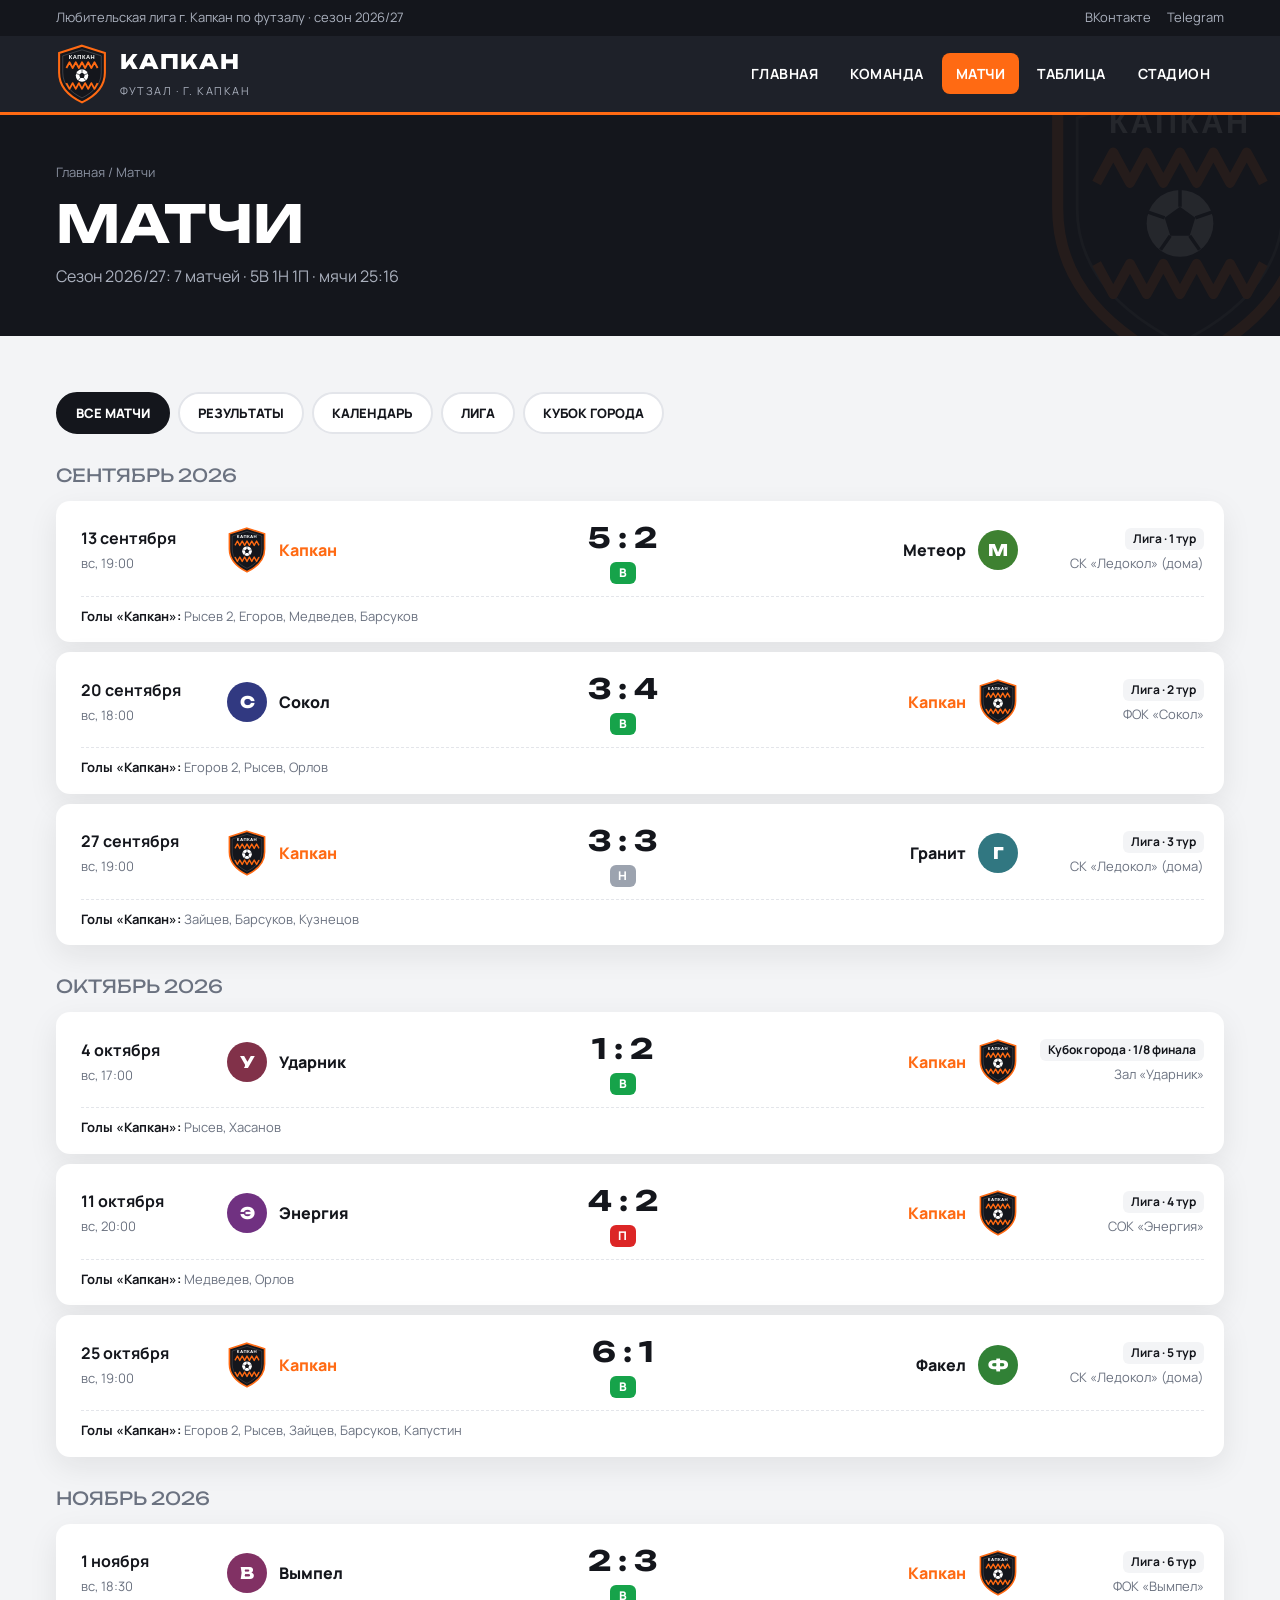
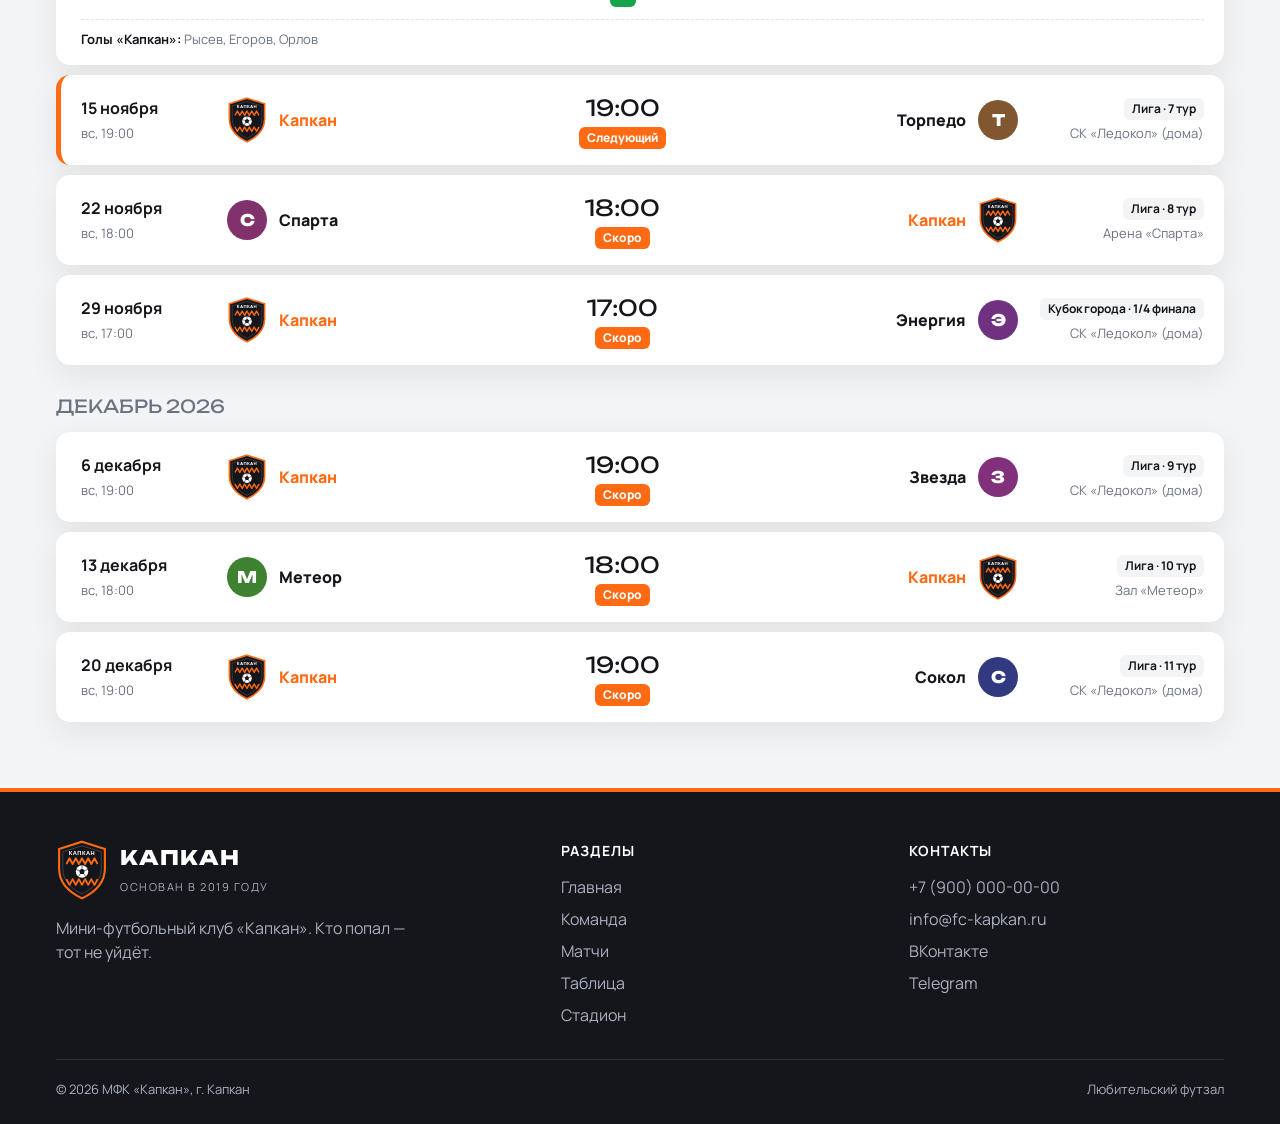
==== matches.html @ 96d7c493 "Сайт МФК «Капкан»: главная, заявка, матчи, таблица, стадион Co-Authored-By: Claude Opus 5.5 <noreply" ====
<!doctype html>
<html lang="ru">
<head>
  <meta charset="utf-8">
  <meta name="viewport" content="width=device-width, initial-scale=1">
  <title>Матчи — МФК «Капкан»</title>
  <meta name="description" content="Календарь и результаты матчей МФК «Капкан».">
  <link rel="icon" href="assets/img/emblem.svg" type="image/svg+xml">
  <link rel="preconnect" href="https://fonts.googleapis.com">
  <link rel="preconnect" href="https://fonts.gstatic.com" crossorigin>
  <link href="https://fonts.googleapis.com/css2?family=Manrope:wght@400;600;700;800&family=Unbounded:wght@600;800&display=swap" rel="stylesheet">
  <link rel="stylesheet" href="assets/css/style.css">
</head>
<body data-page="matches">
<div id="site-header"></div>
<main>
  <section class="page-head"><div class="container">
    <div class="crumbs"><a href="index.html">Главная</a> / Матчи</div>
    <h1>Матчи</h1>
    <p id="season-summary"></p>
  </div></section>

  <section class="section"><div class="container">
    <div class="tabs" id="tabs"></div>
    <div id="match-list"></div>
  </div></section>
</main>
<div id="site-footer"></div>
<script src="assets/js/data.js"></script>
<script src="assets/js/app.js"></script>
</body>
</html>
---- assets/css/style.css ----
/* =================================================================
   ЦВЕТА КЛУБА — меняйте здесь, чтобы подогнать под эмблему.
   ================================================================= */
:root {
  --c-primary: #ff6a13;        /* основной цвет эмблемы (акцент) */
  --c-primary-dark: #d9520a;
  --c-dark: #14161c;           /* тёмный цвет эмблемы */
  --c-dark-2: #1e2129;
  --c-dark-3: #2a2e38;
  --c-light: #ffffff;
  --c-bg: #f3f4f6;
  --c-text: #14161c;
  --c-muted: #6b7280;
  --c-line: #e3e5ea;
  --c-win: #16a34a;
  --c-draw: #9ca3af;
  --c-loss: #dc2626;
  --c-gold: #e8b931;

  --radius: 14px;
  --shadow: 0 10px 30px rgba(20, 22, 28, .08);
  --container: 1200px;
  --font: "Manrope", system-ui, -apple-system, "Segoe UI", Roboto, Arial, sans-serif;
  --font-display: "Unbounded", "Manrope", system-ui, sans-serif;
}

*, *::before, *::after { box-sizing: border-box; }
html { scroll-behavior: smooth; }
body {
  margin: 0;
  font-family: var(--font);
  color: var(--c-text);
  background: var(--c-bg);
  line-height: 1.5;
  -webkit-font-smoothing: antialiased;
}
img { max-width: 100%; display: block; }
a { color: inherit; text-decoration: none; }
h1, h2, h3 { font-family: var(--font-display); line-height: 1.15; margin: 0; }
.container { max-width: var(--container); margin: 0 auto; padding: 0 16px; }

/* ---------- Шапка ---------- */
.topbar { background: var(--c-dark); color: #aab0bd; font-size: 13px; }
.topbar .container { display: flex; justify-content: space-between; gap: 16px; padding-top: 8px; padding-bottom: 8px; }
.topbar a:hover { color: var(--c-primary); }
.topbar__links { display: flex; gap: 16px; }

.header {
  position: sticky; top: 0; z-index: 50;
  background: var(--c-dark-2);
  border-bottom: 3px solid var(--c-primary);
}
.header .container { display: flex; align-items: center; gap: 24px; height: 76px; }
.logo { display: flex; align-items: center; gap: 12px; color: var(--c-light); flex-shrink: 0; }
.logo img { width: 52px; height: 60px; object-fit: contain; }
.logo__name { font-family: var(--font-display); font-weight: 800; font-size: 20px; letter-spacing: 1px; text-transform: uppercase; }
.logo__sub { font-size: 11px; color: #aab0bd; text-transform: uppercase; letter-spacing: 1.5px; }

.nav { display: flex; gap: 4px; margin-left: auto; }
.nav a {
  color: var(--c-light); font-weight: 700; font-size: 14px; text-transform: uppercase; letter-spacing: .5px;
  padding: 10px 14px; border-radius: 8px; transition: background .2s, color .2s;
}
.nav a:hover { background: var(--c-dark-3); }
.nav a.active { background: var(--c-primary); color: var(--c-light); }
.burger { display: none; margin-left: auto; background: none; border: 0; color: var(--c-light); cursor: pointer; padding: 8px; }
.burger span { display: block; width: 26px; height: 3px; background: currentColor; margin: 5px 0; border-radius: 2px; }

/* ---------- Hero / главный экран ---------- */
.hero {
  position: relative; overflow: hidden; color: var(--c-light);
  background:
    radial-gradient(circle at 85% 20%, rgba(255,106,19,.35), transparent 45%),
    linear-gradient(135deg, var(--c-dark) 0%, var(--c-dark-2) 60%, var(--c-dark-3) 100%);
}
.hero::after { /* «зубья капкана» */
  content: ""; position: absolute; left: 0; right: 0; bottom: 0; height: 22px;
  background: linear-gradient(135deg, var(--c-primary) 25%, transparent 25%) -11px 0 / 22px 22px,
              linear-gradient(225deg, var(--c-primary) 25%, transparent 25%) -11px 0 / 22px 22px;
  opacity: .9;
}
.hero .container { display: grid; grid-template-columns: 1.1fr 1fr; gap: 40px; align-items: center; padding-top: 56px; padding-bottom: 76px; }
.hero__kicker { color: var(--c-primary); font-weight: 800; text-transform: uppercase; letter-spacing: 2px; font-size: 13px; }
.hero h1 { font-size: clamp(36px, 6vw, 68px); text-transform: uppercase; margin: 12px 0 16px; }
.hero h1 span { color: var(--c-primary); }
.hero p { color: #c5cad4; font-size: 18px; max-width: 520px; margin: 0 0 28px; }
.hero__emblem { width: min(320px, 70%); margin: 0 auto; filter: drop-shadow(0 20px 40px rgba(0,0,0,.5)); }

.btn {
  display: inline-flex; align-items: center; gap: 8px; cursor: pointer;
  padding: 14px 24px; border-radius: 10px; border: 2px solid var(--c-primary);
  background: var(--c-primary); color: var(--c-light); font-weight: 800; font-size: 14px;
  text-transform: uppercase; letter-spacing: .5px; transition: transform .15s, background .2s;
}
.btn:hover { background: var(--c-primary-dark); border-color: var(--c-primary-dark); transform: translateY(-2px); }
.btn--ghost { background: transparent; color: var(--c-light); border-color: rgba(255,255,255,.35); }
.btn--ghost:hover { background: rgba(255,255,255,.08); border-color: var(--c-light); }
.btn--dark { background: var(--c-dark); border-color: var(--c-dark); }
.btn-row { display: flex; gap: 12px; flex-wrap: wrap; }

/* ---------- Заголовок страницы ---------- */
.page-head { background: var(--c-dark); color: var(--c-light); position: relative; overflow: hidden; }
.page-head::before {
  content: ""; position: absolute; right: -60px; top: -60px; width: 320px; height: 320px;
  background: url("../img/emblem.svg") center / contain no-repeat; opacity: .07;
}
.page-head .container { padding-top: 48px; padding-bottom: 48px; position: relative; }
.page-head h1 { font-size: clamp(30px, 5vw, 52px); text-transform: uppercase; }
.page-head p { color: #aab0bd; margin: 10px 0 0; }
.crumbs { font-size: 13px; color: #8a91a0; margin-bottom: 12px; }
.crumbs a:hover { color: var(--c-primary); }

/* ---------- Секции ---------- */
.section { padding: 56px 0; }
.section--dark { background: var(--c-dark); color: var(--c-light); }
.section__head { display: flex; justify-content: space-between; align-items: end; gap: 16px; margin-bottom: 28px; flex-wrap: wrap; }
.section__title { font-size: clamp(24px, 3.5vw, 34px); text-transform: uppercase; position: relative; padding-left: 18px; }
.section__title::before { content: ""; position: absolute; left: 0; top: 4px; bottom: 4px; width: 6px; background: var(--c-primary); border-radius: 3px; }
.more { color: var(--c-primary); font-weight: 800; text-transform: uppercase; font-size: 13px; letter-spacing: .5px; }
.more:hover { text-decoration: underline; }

.card { background: var(--c-light); border-radius: var(--radius); box-shadow: var(--shadow); }

/* ---------- Следующий матч ---------- */
.next-match {
  background: var(--c-light); color: var(--c-text); border-radius: var(--radius); box-shadow: 0 20px 50px rgba(0,0,0,.35);
  padding: 24px; position: relative; overflow: hidden;
}
.next-match__label { font-size: 12px; font-weight: 800; color: var(--c-primary); text-transform: uppercase; letter-spacing: 1.5px; }
.next-match__meta { color: var(--c-muted); font-size: 14px; margin-top: 4px; }
.versus { display: grid; grid-template-columns: 1fr auto 1fr; gap: 12px; align-items: center; margin: 20px 0; text-align: center; }
.team-badge { display: flex; flex-direction: column; align-items: center; gap: 8px; font-weight: 800; font-size: 15px; }
.team-badge img, .team-badge .crest { width: 64px; height: 64px; }
.versus__mid { font-family: var(--font-display); font-weight: 800; font-size: 28px; color: var(--c-muted); }
.crest {
  display: grid; place-items: center; border-radius: 50%; color: var(--c-light);
  font-family: var(--font-display); font-weight: 800; font-size: 22px; flex-shrink: 0;
}
.countdown { display: grid; grid-template-columns: repeat(4, 1fr); gap: 8px; }
.countdown div { background: var(--c-dark); color: var(--c-light); border-radius: 10px; padding: 10px 4px; text-align: center; }
.countdown b { display: block; font-family: var(--font-display); font-size: 24px; }
.countdown small { font-size: 11px; color: #aab0bd; text-transform: uppercase; letter-spacing: 1px; }

/* ---------- Лента матчей ---------- */
.match-strip { display: grid; grid-auto-flow: column; grid-auto-columns: minmax(250px, 1fr); gap: 16px; overflow-x: auto; padding-bottom: 8px; scroll-snap-type: x mandatory; }
.match-strip::-webkit-scrollbar { height: 6px; }
.match-strip::-webkit-scrollbar-thumb { background: var(--c-dark-3); border-radius: 3px; }
.mcard { background: var(--c-dark-2); color: var(--c-light); border-radius: var(--radius); padding: 18px; scroll-snap-align: start; border: 1px solid var(--c-dark-3); }
.section:not(.section--dark) .mcard { background: var(--c-light); color: var(--c-text); border-color: var(--c-line); box-shadow: var(--shadow); }
.mcard__top { display: flex; justify-content: space-between; font-size: 12px; color: #8a91a0; text-transform: uppercase; letter-spacing: .5px; }
.mcard__teams { margin: 14px 0 10px; display: grid; gap: 8px; }
.mcard__row { display: flex; align-items: center; gap: 10px; font-weight: 700; }
.mcard__row .crest { width: 30px; height: 30px; font-size: 13px; }
.mcard__row b { margin-left: auto; font-family: var(--font-display); font-size: 20px; }
.mcard__row.self { color: var(--c-primary); }
.mcard__bottom { font-size: 13px; color: #8a91a0; display: flex; justify-content: space-between; align-items: center; }

.result { display: inline-block; min-width: 26px; text-align: center; padding: 2px 8px; border-radius: 6px; font-weight: 800; font-size: 12px; color: #fff; }
.result--W { background: var(--c-win); }
.result--D { background: var(--c-draw); }
.result--L { background: var(--c-loss); }
.result--N { background: var(--c-primary); }

/* ---------- Матчи (страница) ---------- */
.tabs { display: flex; gap: 8px; flex-wrap: wrap; margin-bottom: 24px; }
.tab {
  border: 2px solid var(--c-line); background: var(--c-light); color: var(--c-text);
  padding: 10px 18px; border-radius: 999px; font-weight: 800; font-size: 13px; text-transform: uppercase; cursor: pointer; font-family: inherit;
}
.tab:hover { border-color: var(--c-primary); }
.tab.active { background: var(--c-dark); border-color: var(--c-dark); color: var(--c-light); }

.month-title { font-family: var(--font-display); text-transform: uppercase; font-size: 18px; margin: 28px 0 12px; color: var(--c-muted); }
.match-row {
  display: grid; grid-template-columns: 130px 1fr 150px 1fr 170px; align-items: center; gap: 16px;
  background: var(--c-light); border-radius: var(--radius); padding: 16px 20px; margin-bottom: 10px; box-shadow: var(--shadow);
  border-left: 5px solid transparent;
}
.match-row.is-next { border-left-color: var(--c-primary); }
.match-row__date b { display: block; font-size: 16px; }
.match-row__date span { color: var(--c-muted); font-size: 13px; }
.match-row__team { display: flex; align-items: center; gap: 12px; font-weight: 800; }
.match-row__team.right { justify-content: flex-end; text-align: right; }
.match-row__team .crest { width: 40px; height: 40px; font-size: 16px; }
.match-row__team img { width: 36px; height: 42px; }
.match-row__team.self { color: var(--c-primary); }
.match-row__score { text-align: center; }
.match-row__score b { font-family: var(--font-display); font-size: 28px; display: block; }
.match-row__score .time { font-family: var(--font-display); font-size: 22px; }
.match-row__info { text-align: right; font-size: 13px; color: var(--c-muted); }
.match-row__info .tag { display: inline-block; background: var(--c-bg); color: var(--c-text); padding: 2px 8px; border-radius: 6px; font-weight: 700; font-size: 12px; margin-bottom: 4px; }
.match-row__scorers { grid-column: 1 / -1; font-size: 13px; color: var(--c-muted); border-top: 1px dashed var(--c-line); padding-top: 10px; margin-top: -4px; }
.match-row__scorers b { color: var(--c-text); }

/* ---------- Таблица ---------- */
.table-wrap { overflow-x: auto; }
.standings { width: 100%; border-collapse: collapse; background: var(--c-light); font-size: 15px; }
.standings th {
  background: var(--c-dark); color: var(--c-light); font-size: 12px; text-transform: uppercase; letter-spacing: .5px;
  padding: 14px 10px; text-align: center; white-space: nowrap;
}
.standings th:nth-child(2) { text-align: left; }
.standings td { padding: 12px 10px; text-align: center; border-bottom: 1px solid var(--c-line); white-space: nowrap; }
.standings td.team { text-align: left; font-weight: 700; }
.standings td.team div { display: flex; align-items: center; gap: 10px; }
.standings td.team .crest { width: 28px; height: 28px; font-size: 12px; }
.standings td.team img { width: 26px; height: 30px; }
.standings td.pts { font-family: var(--font-display); font-weight: 800; }
.standings td.pos { font-weight: 800; position: relative; }
.standings td.pos::before { content: ""; position: absolute; left: 0; top: 6px; bottom: 6px; width: 4px; border-radius: 2px; background: var(--zone, transparent); }
.standings tr.self td { background: rgba(255,106,19,.10); }
.standings tr.self td.team { color: var(--c-primary-dark); }
.standings tbody tr:hover td { background: #fafafb; }
.standings tbody tr.self:hover td { background: rgba(255,106,19,.16); }
.form { display: inline-flex; gap: 3px; }
.form span { width: 20px; height: 20px; border-radius: 50%; display: grid; place-items: center; color: #fff; font-size: 10px; font-weight: 800; }
.legend { display: flex; gap: 20px; flex-wrap: wrap; margin-top: 16px; font-size: 13px; color: var(--c-muted); }
.legend i { display: inline-block; width: 12px; height: 12px; border-radius: 3px; margin-right: 6px; vertical-align: -1px; }
.standings--mini { font-size: 14px; }
.standings--mini td, .standings--mini th { padding: 10px 8px; }

/* ---------- Заявка ---------- */
.squad-group { margin-bottom: 40px; }
.squad-group h2 { font-size: 22px; text-transform: uppercase; margin-bottom: 18px; display: flex; align-items: center; gap: 12px; }
.squad-group h2 small { font-family: var(--font); font-size: 14px; color: var(--c-muted); font-weight: 700; }
.players { display: grid; grid-template-columns: repeat(auto-fill, minmax(220px, 1fr)); gap: 18px; }
.player {
  position: relative; border-radius: var(--radius); overflow: hidden; cursor: pointer; text-align: left;
  background: linear-gradient(160deg, var(--c-dark-3), var(--c-dark)); color: var(--c-light);
  aspect-ratio: 3 / 4; display: flex; flex-direction: column; justify-content: flex-end; border: 0; padding: 0; font-family: inherit;
  transition: transform .2s, box-shadow .2s;
}
.player:hover { transform: translateY(-6px); box-shadow: 0 20px 40px rgba(20,22,28,.3); }
.player__num {
  position: absolute; top: 10px; left: 16px; font-family: var(--font-display); font-weight: 800; font-size: 72px;
  color: var(--c-primary); line-height: 1; opacity: .95;
}
.player__photo { position: absolute; inset: 0; display: grid; place-items: end center; }
.player__photo img { width: 100%; height: 100%; object-fit: cover; }
.player__photo svg { width: 78%; opacity: .22; }
.player__info { position: relative; padding: 16px; background: linear-gradient(transparent, rgba(0,0,0,.85) 40%); }
.player__name { font-family: var(--font-display); font-size: 17px; font-weight: 700; text-transform: uppercase; }
.player__pos { font-size: 12px; color: #c5cad4; text-transform: uppercase; letter-spacing: 1px; }
.cap { position: absolute; top: 14px; right: 14px; background: var(--c-primary); color: #fff; font-weight: 800; width: 30px; height: 30px; border-radius: 50%; display: grid; place-items: center; font-size: 14px; }

.staff { display: grid; grid-template-columns: repeat(auto-fill, minmax(240px, 1fr)); gap: 16px; }
.staff .card { padding: 20px; border-top: 4px solid var(--c-primary); }
.staff b { display: block; font-size: 17px; }
.staff span { color: var(--c-muted); font-size: 14px; }

.stats-table { width: 100%; border-collapse: collapse; background: var(--c-light); font-size: 14px; }
.stats-table th { background: var(--c-dark); color: #fff; padding: 12px 10px; font-size: 12px; text-transform: uppercase; cursor: pointer; user-select: none; white-space: nowrap; }
.stats-table th:hover { color: var(--c-primary); }
.stats-table td { padding: 10px; border-bottom: 1px solid var(--c-line); text-align: center; white-space: nowrap; }
.stats-table td:nth-child(2) { text-align: left; font-weight: 700; }

/* Модальное окно игрока */
.modal { position: fixed; inset: 0; z-index: 100; background: rgba(10,11,14,.75); display: none; align-items: center; justify-content: center; padding: 16px; }
.modal.open { display: flex; }
.modal__box { background: var(--c-light); border-radius: var(--radius); max-width: 720px; width: 100%; overflow: hidden; display: grid; grid-template-columns: 260px 1fr; max-height: 90vh; overflow-y: auto; position: relative; }
.modal__side { background: linear-gradient(160deg, var(--c-dark-3), var(--c-dark)); color: #fff; padding: 24px; position: relative; min-height: 280px; display: flex; flex-direction: column; justify-content: flex-end; }
.modal__side .player__num { font-size: 110px; }
.modal__body { padding: 28px; }
.modal__body h3 { font-size: 26px; text-transform: uppercase; }
.modal__close { position: absolute; top: 10px; right: 12px; background: none; border: 0; font-size: 32px; cursor: pointer; color: var(--c-muted); line-height: 1; z-index: 2; }
.facts { display: grid; grid-template-columns: 1fr 1fr; gap: 12px; margin: 20px 0; }
.facts div { background: var(--c-bg); border-radius: 10px; padding: 12px; }
.facts small { display: block; color: var(--c-muted); font-size: 12px; text-transform: uppercase; }
.facts b { font-size: 16px; }
.bigstats { display: grid; grid-template-columns: repeat(4, 1fr); gap: 8px; }
.bigstats div { text-align: center; background: var(--c-dark); color: #fff; border-radius: 10px; padding: 12px 4px; }
.bigstats b { display: block; font-family: var(--font-display); font-size: 26px; color: var(--c-primary); }
.bigstats small { font-size: 11px; text-transform: uppercase; color: #aab0bd; }

/* ---------- Стадион ---------- */
.stadium-hero { display: grid; grid-template-columns: 1.2fr 1fr; gap: 32px; align-items: center; }
.court { background: #c98a4b; border-radius: var(--radius); padding: 14px; box-shadow: var(--shadow); }
.court svg { width: 100%; height: auto; display: block; }
.stadium-facts { display: grid; grid-template-columns: repeat(2, 1fr); gap: 14px; margin: 24px 0; }
.stadium-facts .card { padding: 18px; }
.stadium-facts small { color: var(--c-muted); font-size: 12px; text-transform: uppercase; letter-spacing: .5px; }
.stadium-facts b { display: block; font-family: var(--font-display); font-size: 22px; margin-top: 4px; }
.features { display: grid; grid-template-columns: repeat(auto-fill, minmax(220px, 1fr)); gap: 12px; }
.features li { list-style: none; background: var(--c-light); padding: 14px 16px; border-radius: 10px; font-weight: 700; display: flex; gap: 10px; align-items: center; box-shadow: var(--shadow); }
.features li::before { content: ""; width: 10px; height: 10px; background: var(--c-primary); transform: rotate(45deg); flex-shrink: 0; }
.features { padding: 0; margin: 0; }
.transport { display: grid; gap: 12px; }
.transport .card { padding: 16px 20px; display: flex; gap: 16px; align-items: center; }
.transport .tag { background: var(--c-dark); color: #fff; padding: 6px 12px; border-radius: 8px; font-weight: 800; font-size: 12px; text-transform: uppercase; min-width: 110px; text-align: center; }

/* ---------- Главная: сетка ---------- */
.home-grid { display: grid; grid-template-columns: 1.4fr 1fr; gap: 28px; }
.news { display: grid; gap: 16px; }
.news article { padding: 20px 22px; border-left: 5px solid var(--c-primary); }
.news time { font-size: 12px; color: var(--c-muted); font-weight: 700; text-transform: uppercase; }
.news h3 { font-family: var(--font); font-size: 18px; margin: 6px 0; font-weight: 800; }
.news p { margin: 0; color: var(--c-muted); }

.squad-slider { display: grid; grid-auto-flow: column; grid-auto-columns: 200px; gap: 16px; overflow-x: auto; padding-bottom: 8px; scroll-snap-type: x mandatory; }
.squad-slider .player { scroll-snap-align: start; }

.leaders { display: grid; grid-template-columns: repeat(3, 1fr); gap: 16px; }
.leader { background: var(--c-dark-2); border-radius: var(--radius); padding: 20px; display: flex; gap: 16px; align-items: center; border: 1px solid var(--c-dark-3); }
.leader__val { font-family: var(--font-display); font-size: 44px; color: var(--c-primary); font-weight: 800; line-height: 1; }
.leader small { color: #8a91a0; text-transform: uppercase; font-size: 12px; letter-spacing: 1px; }
.leader b { display: block; font-size: 17px; }

/* ---------- Подвал ---------- */
.footer { background: var(--c-dark); color: #aab0bd; padding: 48px 0 24px; border-top: 4px solid var(--c-primary); }
.footer__grid { display: grid; grid-template-columns: 1.5fr 1fr 1fr; gap: 32px; }
.footer h4 { color: #fff; text-transform: uppercase; font-size: 14px; letter-spacing: 1px; margin: 0 0 14px; }
.footer ul { list-style: none; margin: 0; padding: 0; display: grid; gap: 8px; }
.footer a:hover { color: var(--c-primary); }
.footer__bottom { border-top: 1px solid var(--c-dark-3); margin-top: 32px; padding-top: 20px; font-size: 13px; display: flex; justify-content: space-between; gap: 12px; flex-wrap: wrap; }

.muted { color: var(--c-muted); }
.empty { padding: 32px; text-align: center; color: var(--c-muted); }

/* ---------- Адаптив ---------- */
@media (max-width: 960px) {
  .hero .container, .home-grid, .stadium-hero { grid-template-columns: 1fr; }
  .hero__emblem { width: 180px; order: -1; }
  .leaders { grid-template-columns: 1fr; }
  .footer__grid { grid-template-columns: 1fr; }
  .match-row { grid-template-columns: 1fr auto 1fr; }
  .match-row__date, .match-row__info { grid-column: 1 / -1; text-align: left; display: flex; gap: 10px; align-items: center; flex-wrap: wrap; }
  .match-row__date b { display: inline; }
  .match-row__info { order: 10; }
  .match-row__info .tag { margin: 0; }
}
@media (max-width: 860px) {
  .burger { display: block; }
  .nav {
    position: absolute; top: 100%; left: 0; right: 0; flex-direction: column; gap: 0;
    background: var(--c-dark-2); padding: 8px 16px 16px; border-bottom: 3px solid var(--c-primary);
    display: none;
  }
  .nav.open { display: flex; }
  .nav a { padding: 14px; }
  .topbar__links { display: none; }
}
@media (max-width: 600px) {
  .modal__box { grid-template-columns: 1fr; }
  .modal__side { min-height: 180px; }
  .bigstats { grid-template-columns: repeat(2, 1fr); }
  .match-row { padding: 14px; gap: 10px; }
  .match-row__team { flex-direction: column; text-align: center; gap: 6px; font-size: 14px; }
  .match-row__team.right { flex-direction: column-reverse; text-align: center; }
  .stadium-facts { grid-template-columns: 1fr 1fr; }
  .players { grid-template-columns: repeat(2, 1fr); gap: 12px; }
  .player__num { font-size: 52px; }
  .player__name { font-size: 14px; }
  .standings th.hide-sm, .standings td.hide-sm { display: none; }
}
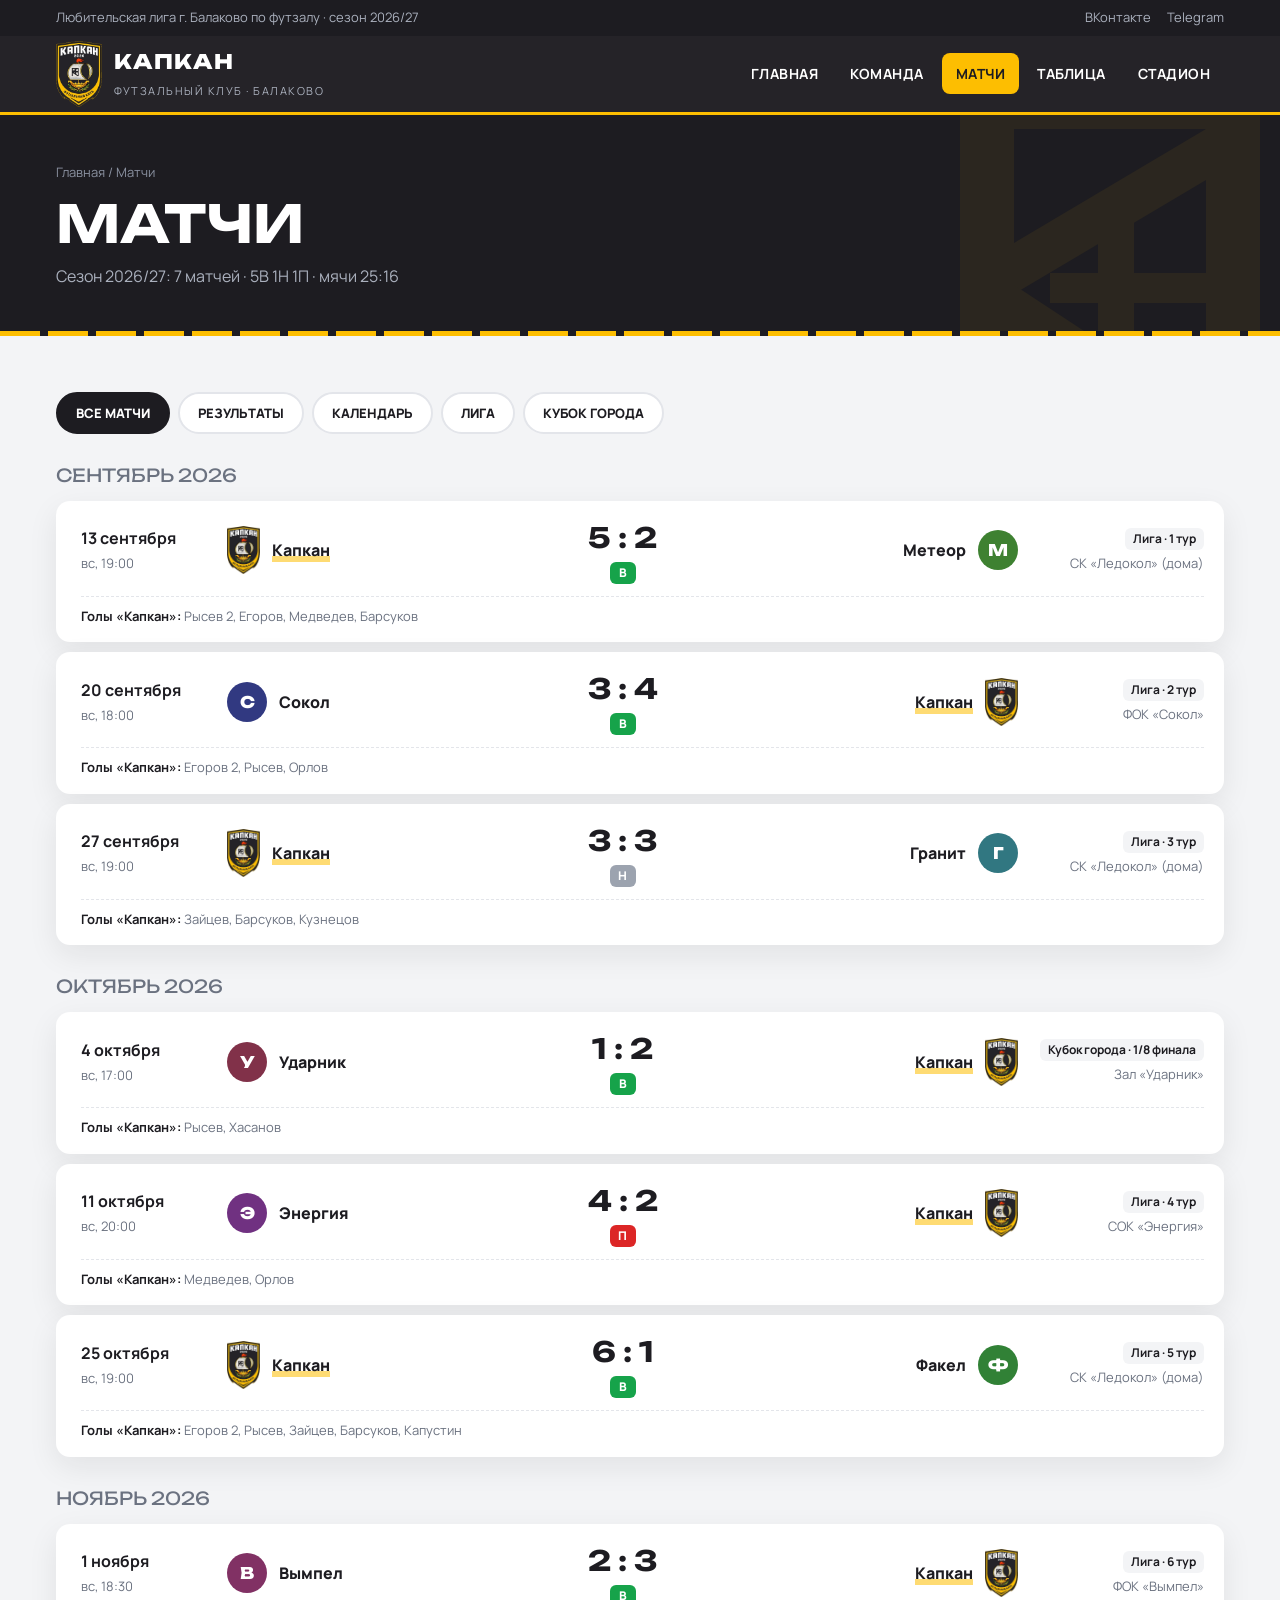
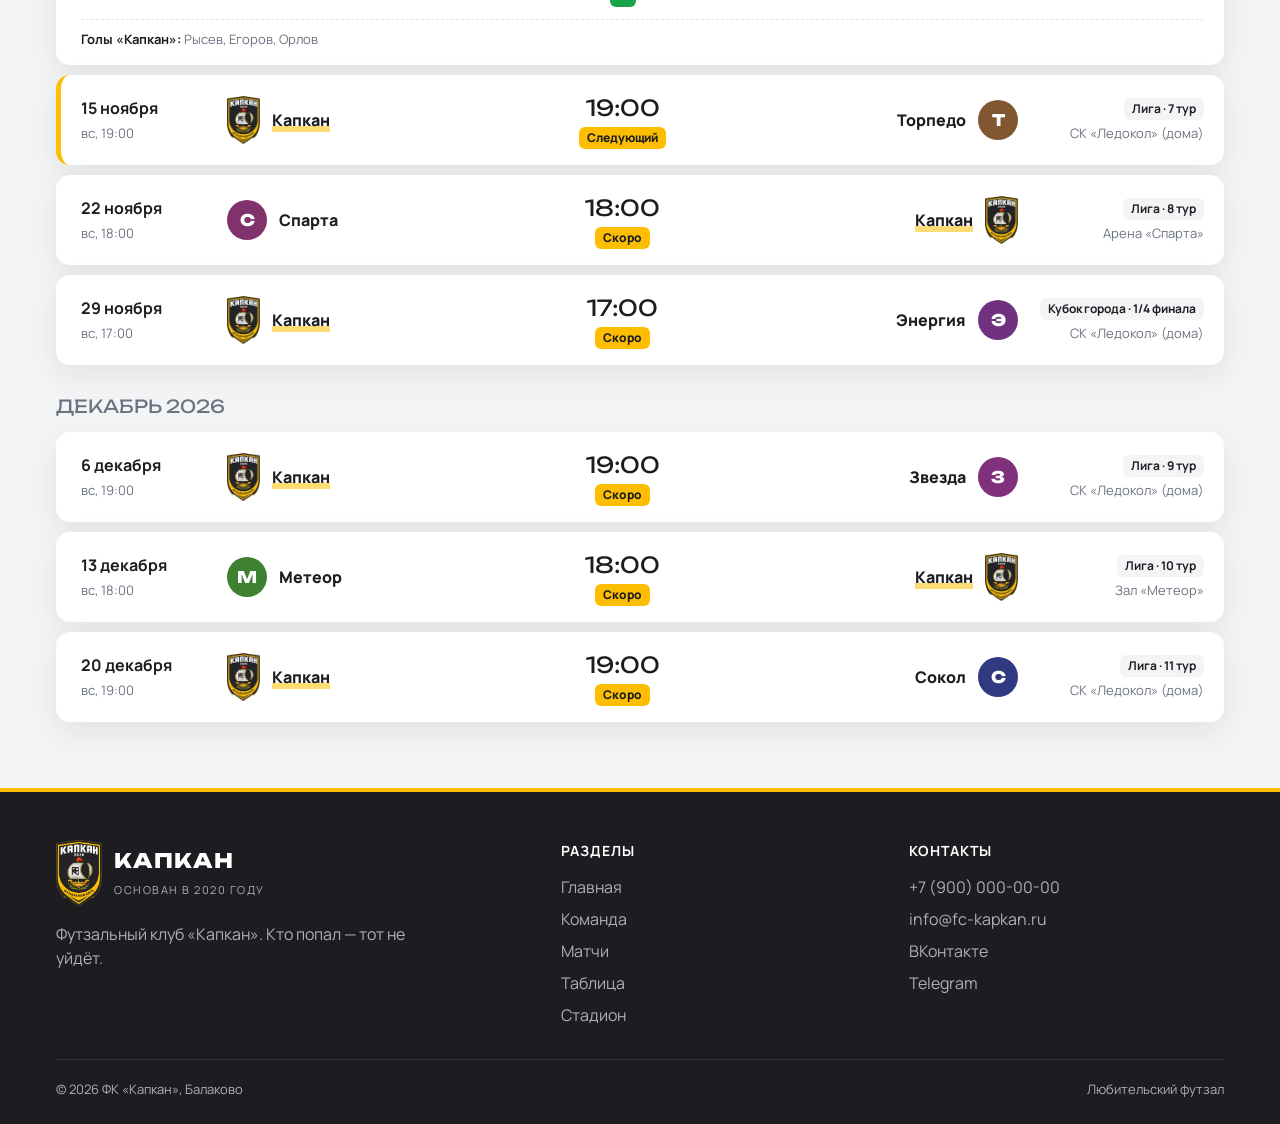
==== commit d9b77ee1: "Новая эмблема клуба и жёлто-чёрная палитра - эмблема из присланного макета (PNG с прозрачным фоном) " ====
--- a/matches.html
+++ b/matches.html
@@ -3,9 +3,9 @@
 <head>
   <meta charset="utf-8">
   <meta name="viewport" content="width=device-width, initial-scale=1">
-  <title>Матчи — МФК «Капкан»</title>
-  <meta name="description" content="Календарь и результаты матчей МФК «Капкан».">
-  <link rel="icon" href="assets/img/emblem.svg" type="image/svg+xml">
+  <title>Матчи — ФК «Капкан»</title>
+  <meta name="description" content="Календарь и результаты матчей ФК «Капкан».">
+  <link rel="icon" href="assets/img/emblem.png" type="image/png">
   <link rel="preconnect" href="https://fonts.googleapis.com">
   <link rel="preconnect" href="https://fonts.gstatic.com" crossorigin>
   <link href="https://fonts.googleapis.com/css2?family=Manrope:wght@400;600;700;800&family=Unbounded:wght@600;800&display=swap" rel="stylesheet">
--- a/assets/css/style.css
+++ b/assets/css/style.css
@@ -2,14 +2,17 @@
    ЦВЕТА КЛУБА — меняйте здесь, чтобы подогнать под эмблему.
    ================================================================= */
 :root {
-  --c-primary: #ff6a13;        /* основной цвет эмблемы (акцент) */
-  --c-primary-dark: #d9520a;
-  --c-dark: #14161c;           /* тёмный цвет эмблемы */
-  --c-dark-2: #1e2129;
-  --c-dark-3: #2a2e38;
+  --c-primary: #fdbe01;        /* жёлтый с эмблемы (акцент) */
+  --c-on-primary: #1d1c21;     /* текст на жёлтом */
+  --c-primary-ink: #9a6b00;    /* «жёлтый» текст на белом фоне (читаемый) */
+  --c-flag: #f0462b;           /* красный флажок с эмблемы */
+  --c-primary-dark: #e9a800;
+  --c-dark: #1d1c21;           /* чёрный с эмблемы */
+  --c-dark-2: #252328;
+  --c-dark-3: #33313a;
   --c-light: #ffffff;
   --c-bg: #f3f4f6;
-  --c-text: #14161c;
+  --c-text: #1d1c21;
   --c-muted: #6b7280;
   --c-line: #e3e5ea;
   --c-win: #16a34a;
@@ -62,7 +65,7 @@
   padding: 10px 14px; border-radius: 8px; transition: background .2s, color .2s;
 }
 .nav a:hover { background: var(--c-dark-3); }
-.nav a.active { background: var(--c-primary); color: var(--c-light); }
+.nav a.active { background: var(--c-primary); color: var(--c-on-primary); }
 .burger { display: none; margin-left: auto; background: none; border: 0; color: var(--c-light); cursor: pointer; padding: 8px; }
 .burger span { display: block; width: 26px; height: 3px; background: currentColor; margin: 5px 0; border-radius: 2px; }
 
@@ -70,7 +73,7 @@
 .hero {
   position: relative; overflow: hidden; color: var(--c-light);
   background:
-    radial-gradient(circle at 85% 20%, rgba(255,106,19,.35), transparent 45%),
+    radial-gradient(circle at 85% 20%, rgba(253,190,1,.22), transparent 45%),
     linear-gradient(135deg, var(--c-dark) 0%, var(--c-dark-2) 60%, var(--c-dark-3) 100%);
 }
 .hero::after { /* «зубья капкана» */
@@ -89,7 +92,7 @@
 .btn {
   display: inline-flex; align-items: center; gap: 8px; cursor: pointer;
   padding: 14px 24px; border-radius: 10px; border: 2px solid var(--c-primary);
-  background: var(--c-primary); color: var(--c-light); font-weight: 800; font-size: 14px;
+  background: var(--c-primary); color: var(--c-on-primary); font-weight: 800; font-size: 14px;
   text-transform: uppercase; letter-spacing: .5px; transition: transform .15s, background .2s;
 }
 .btn:hover { background: var(--c-primary-dark); border-color: var(--c-primary-dark); transform: translateY(-2px); }
@@ -102,7 +105,7 @@
 .page-head { background: var(--c-dark); color: var(--c-light); position: relative; overflow: hidden; }
 .page-head::before {
   content: ""; position: absolute; right: -60px; top: -60px; width: 320px; height: 320px;
-  background: url("../img/emblem.svg") center / contain no-repeat; opacity: .07;
+  background: url("../img/emblem.png") center / contain no-repeat; opacity: .07;
 }
 .page-head .container { padding-top: 48px; padding-bottom: 48px; position: relative; }
 .page-head h1 { font-size: clamp(30px, 5vw, 52px); text-transform: uppercase; }
@@ -126,7 +129,7 @@
   background: var(--c-light); color: var(--c-text); border-radius: var(--radius); box-shadow: 0 20px 50px rgba(0,0,0,.35);
   padding: 24px; position: relative; overflow: hidden;
 }
-.next-match__label { font-size: 12px; font-weight: 800; color: var(--c-primary); text-transform: uppercase; letter-spacing: 1.5px; }
+.next-match__label { font-size: 12px; font-weight: 800; color: var(--c-primary-ink); text-transform: uppercase; letter-spacing: 1.5px; }
 .next-match__meta { color: var(--c-muted); font-size: 14px; margin-top: 4px; }
 .versus { display: grid; grid-template-columns: 1fr auto 1fr; gap: 12px; align-items: center; margin: 20px 0; text-align: center; }
 .team-badge { display: flex; flex-direction: column; align-items: center; gap: 8px; font-weight: 800; font-size: 15px; }
@@ -159,7 +162,7 @@
 .result--W { background: var(--c-win); }
 .result--D { background: var(--c-draw); }
 .result--L { background: var(--c-loss); }
-.result--N { background: var(--c-primary); }
+.result--N { background: var(--c-primary); color: var(--c-on-primary); }
 
 /* ---------- Матчи (страница) ---------- */
 .tabs { display: flex; gap: 8px; flex-wrap: wrap; margin-bottom: 24px; }
@@ -183,7 +186,7 @@
 .match-row__team.right { justify-content: flex-end; text-align: right; }
 .match-row__team .crest { width: 40px; height: 40px; font-size: 16px; }
 .match-row__team img { width: 36px; height: 42px; }
-.match-row__team.self { color: var(--c-primary); }
+.match-row__team.self { color: var(--c-text); }
 .match-row__score { text-align: center; }
 .match-row__score b { font-family: var(--font-display); font-size: 28px; display: block; }
 .match-row__score .time { font-family: var(--font-display); font-size: 22px; }
@@ -208,10 +211,10 @@
 .standings td.pts { font-family: var(--font-display); font-weight: 800; }
 .standings td.pos { font-weight: 800; position: relative; }
 .standings td.pos::before { content: ""; position: absolute; left: 0; top: 6px; bottom: 6px; width: 4px; border-radius: 2px; background: var(--zone, transparent); }
-.standings tr.self td { background: rgba(255,106,19,.10); }
-.standings tr.self td.team { color: var(--c-primary-dark); }
+.standings tr.self td { background: rgba(253,190,1,.10); }
+.standings tr.self td.team { color: var(--c-text); font-weight: 800; }
 .standings tbody tr:hover td { background: #fafafb; }
-.standings tbody tr.self:hover td { background: rgba(255,106,19,.16); }
+.standings tbody tr.self:hover td { background: rgba(253,190,1,.16); }
 .form { display: inline-flex; gap: 3px; }
 .form span { width: 20px; height: 20px; border-radius: 50%; display: grid; place-items: center; color: #fff; font-size: 10px; font-weight: 800; }
 .legend { display: flex; gap: 20px; flex-wrap: wrap; margin-top: 16px; font-size: 13px; color: var(--c-muted); }
@@ -241,7 +244,7 @@
 .player__info { position: relative; padding: 16px; background: linear-gradient(transparent, rgba(0,0,0,.85) 40%); }
 .player__name { font-family: var(--font-display); font-size: 17px; font-weight: 700; text-transform: uppercase; }
 .player__pos { font-size: 12px; color: #c5cad4; text-transform: uppercase; letter-spacing: 1px; }
-.cap { position: absolute; top: 14px; right: 14px; background: var(--c-primary); color: #fff; font-weight: 800; width: 30px; height: 30px; border-radius: 50%; display: grid; place-items: center; font-size: 14px; }
+.cap { position: absolute; top: 14px; right: 14px; background: var(--c-primary); color: var(--c-on-primary); font-weight: 800; width: 30px; height: 30px; border-radius: 50%; display: grid; place-items: center; font-size: 14px; }
 
 .staff { display: grid; grid-template-columns: repeat(auto-fill, minmax(240px, 1fr)); gap: 16px; }
 .staff .card { padding: 20px; border-top: 4px solid var(--c-primary); }
@@ -352,3 +355,27 @@
   .player__name { font-size: 14px; }
   .standings th.hide-sm, .standings td.hide-sm { display: none; }
 }
+
+/* ---------- Правки под жёлто-чёрную эмблему ---------- */
+.btn--dark { color: var(--c-light); }
+.btn--dark:hover { background: var(--c-dark-3); border-color: var(--c-dark-3); }
+.section:not(.section--dark) .more { color: var(--c-primary-ink); }
+.section:not(.section--dark) .mcard__row.self { color: var(--c-text); font-weight: 800; }
+.section:not(.section--dark) .hero__kicker, .modal__body .hero__kicker { color: var(--c-primary-ink); }
+.match-row__team.self span { box-shadow: inset 0 -6px 0 rgba(253,190,1,.55); }
+.standings tr.self td.team span:last-child { box-shadow: inset 0 -6px 0 rgba(253,190,1,.55); }
+.hero__emblem { width: min(300px, 62%); }
+.logo img { width: 46px; height: 66px; }
+/* Монограмма первой эмблемы клуба — фоновый узор */
+.hero::before {
+  content: ""; position: absolute; inset: 0; pointer-events: none;
+  background: url("../img/monogram.svg") 0 0 / 90px 117px repeat; opacity: .035;
+}
+.hero .container { position: relative; z-index: 1; }
+.page-head::before { background-image: url("../img/monogram.svg"); opacity: .06; width: 300px; height: 390px; top: -40px; right: 20px; }
+.page-head::after {
+  content: ""; position: absolute; left: 0; right: 0; bottom: 0; height: 5px;
+  background: repeating-linear-gradient(90deg, var(--c-primary) 0 40px, var(--c-dark) 40px 48px);
+}
+img[src*="emblem"] { object-fit: contain; }
+.team-badge img, .match-row__team img, .standings td.team img, .mcard__row img { width: auto; }
